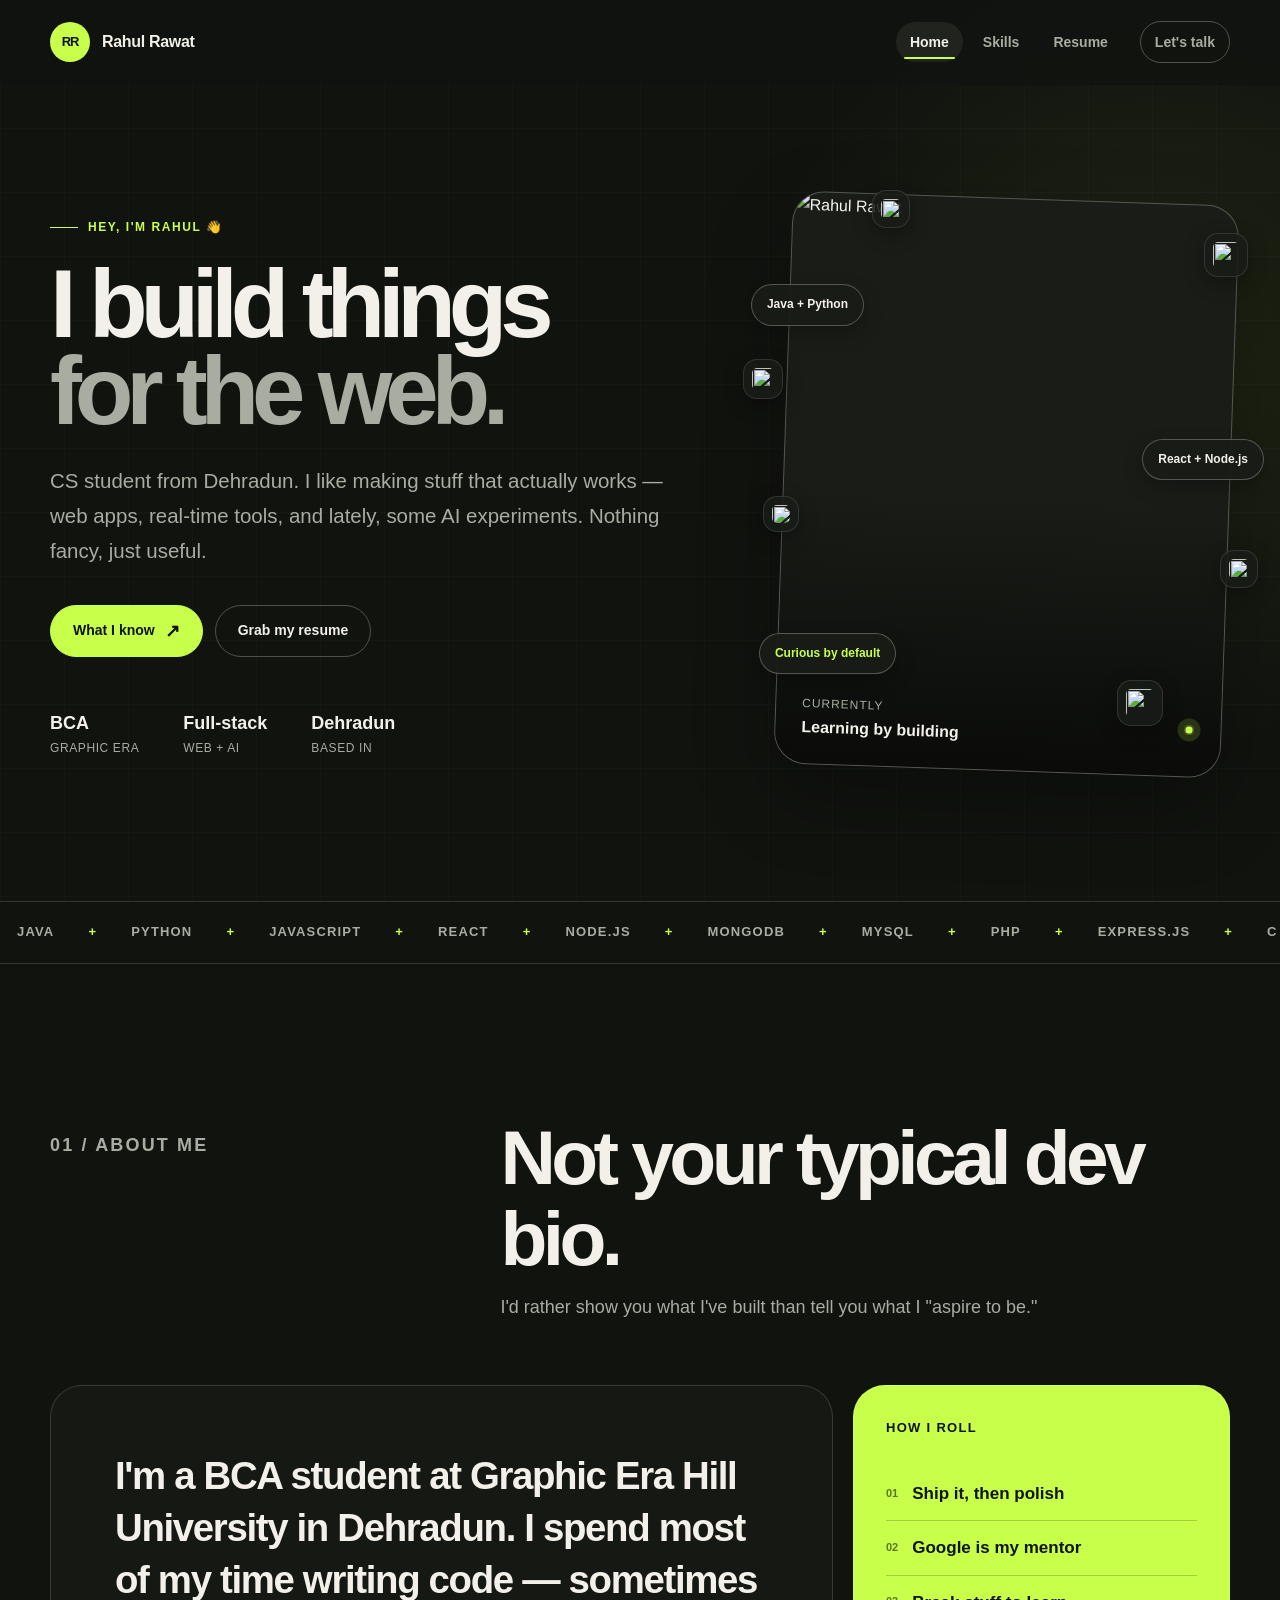
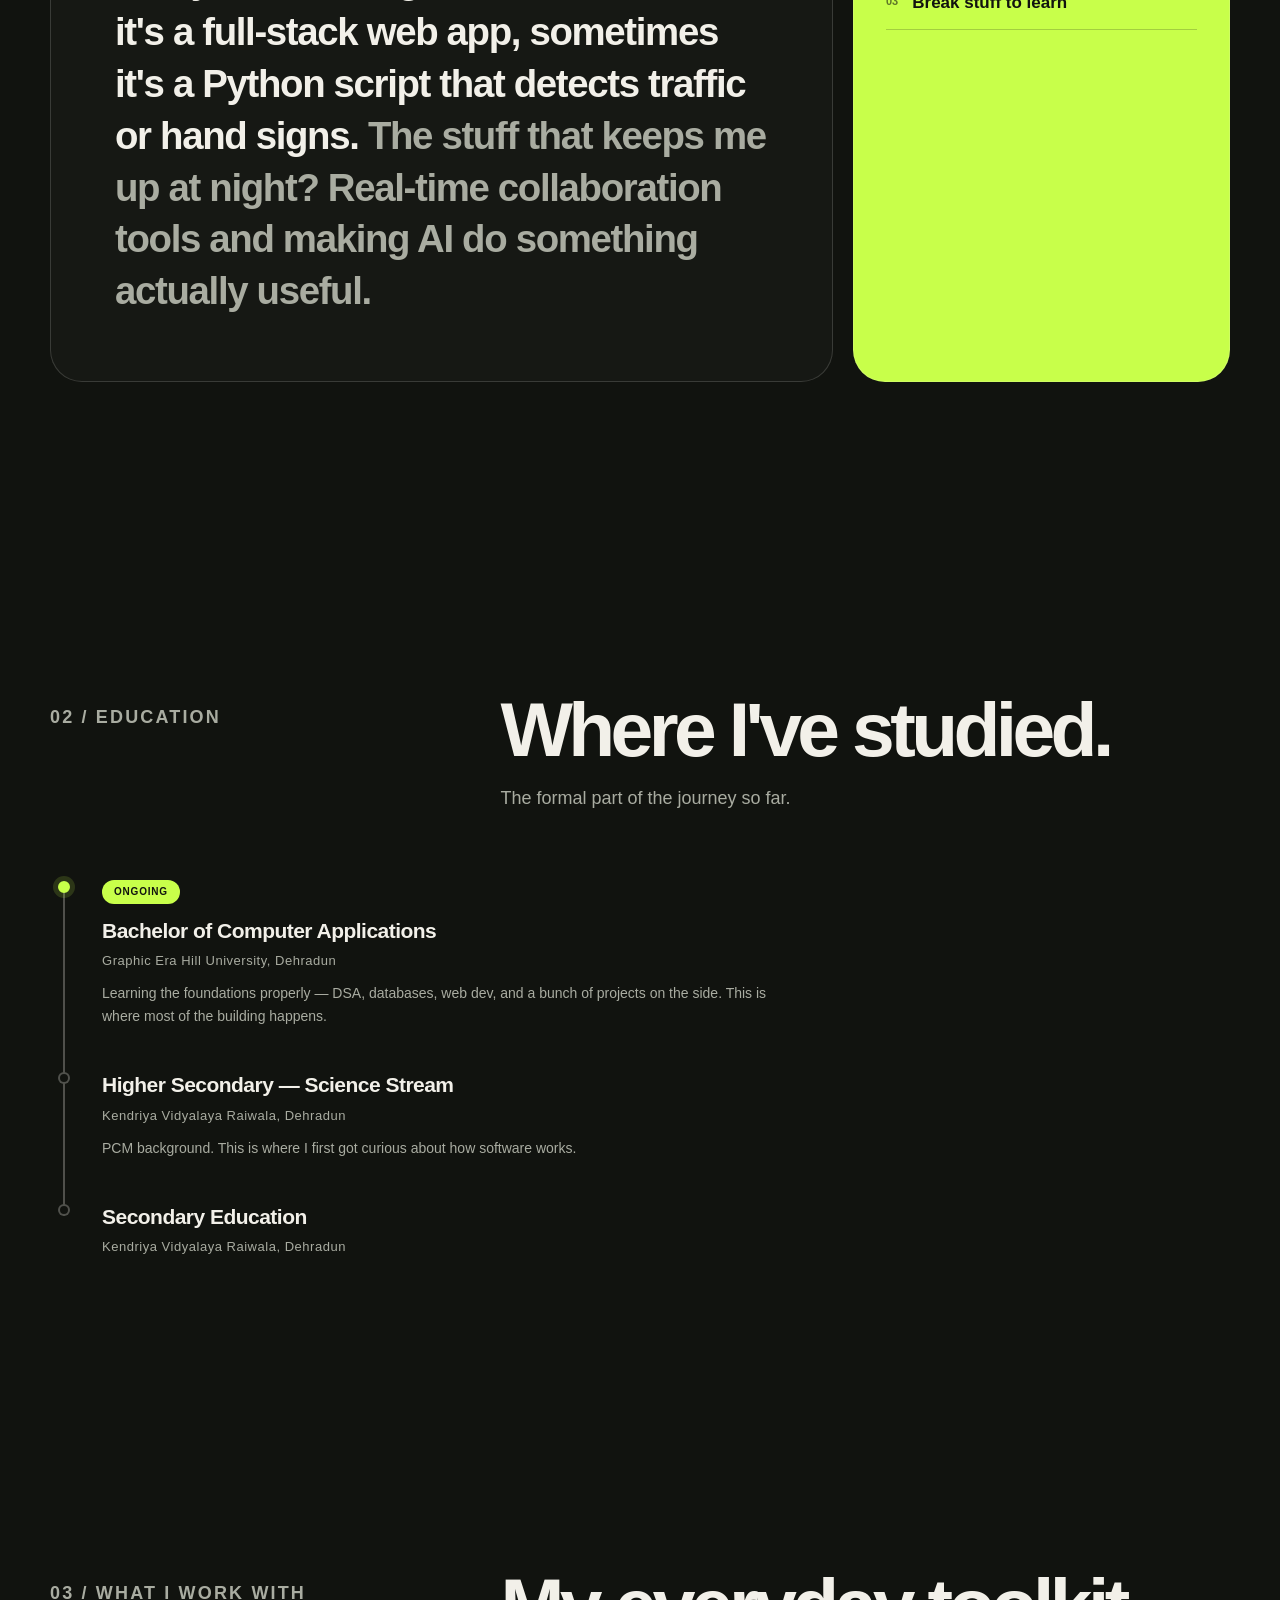
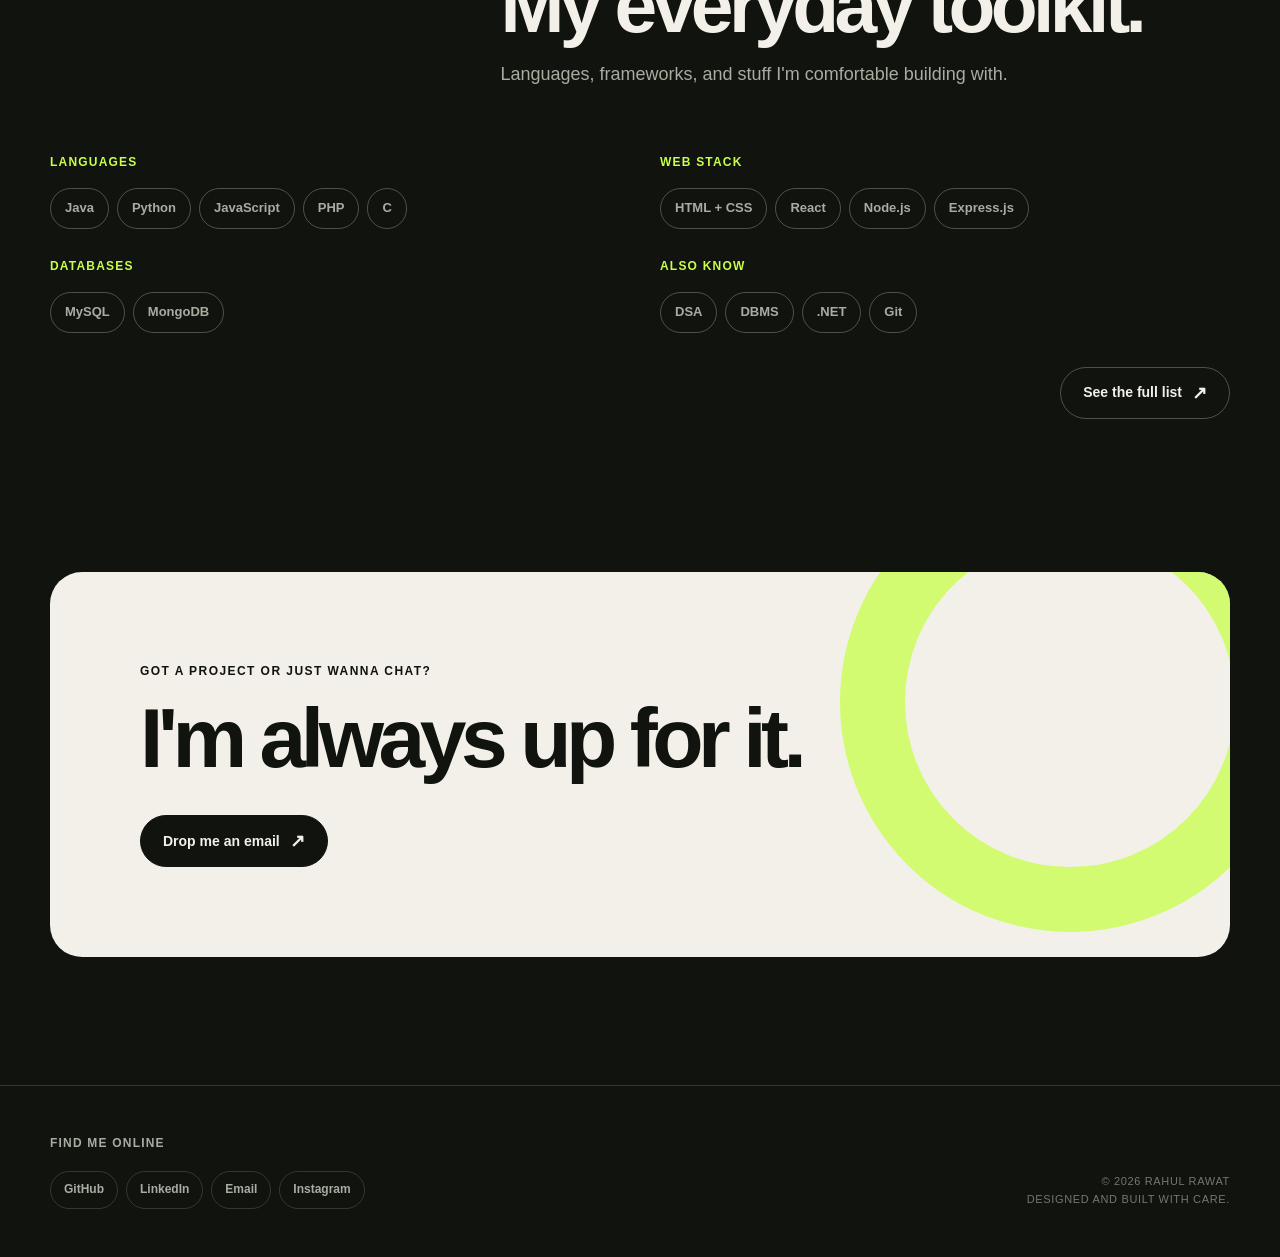
==== Index.html @ ce79f236 "Initial commit" ====
<!DOCTYPE html>
<html lang="en">
<head>
  <meta charset="UTF-8">
  <meta name="viewport" content="width=device-width, initial-scale=1.0">
  <meta name="description" content="Rahul Rawat — developer from Dehradun, building web apps and tinkering with AI. BCA student at Graphic Era Hill University.">
  <title>Rahul Rawat | Developer Portfolio</title>
  <link rel="stylesheet" href="Style.css">
</head>
<body>
  <a class="skip-link" href="#main-content">Skip to content</a>

  <header class="site-header">
    <nav class="navbar container" aria-label="Main navigation">
      <a class="brand" href="Index.html" aria-label="Rahul Rawat, home">
        <span class="brand-mark">RR</span>
        <span class="brand-name">Rahul Rawat</span>
      </a>
      <button class="menu-toggle" type="button" aria-expanded="false" aria-controls="nav-links" aria-label="Toggle navigation"><span></span></button>
      <div class="nav-links" id="nav-links">
        <a class="active" href="Index.html" aria-current="page">Home</a>
        <a href="skills.html">Skills</a>
        <a href="Resume.html">Resume</a>
        <a class="nav-cta" href="mailto:rwt7454@gmail.com">Let's talk</a>
      </div>
    </nav>
  </header>

  <main id="main-content">
    <section class="hero container">
      <div class="hero-copy" data-reveal>
        <span class="eyebrow">Hey, I'm Rahul 👋</span>
        <h1>I build things <span>for the web.</span></h1>
        <p>CS student from Dehradun. I like making stuff that actually works — web apps, real-time tools, and lately, some AI experiments. Nothing fancy, just useful.</p>
        <div class="hero-actions">
          <a class="button button-primary" href="skills.html">What I know <span class="arrow" aria-hidden="true">&nearr;</span></a>
          <a class="button button-secondary" href="./Images/Rahul_Rawat_Resume (2).pdf" download>Grab my resume</a>
        </div>
        <div class="hero-stats" aria-label="Quick facts">
          <div class="stat"><strong>BCA</strong><span>Graphic Era</span></div>
          <div class="stat"><strong>Full-stack</strong><span>Web + AI</span></div>
          <div class="stat"><strong>Dehradun</strong><span>Based in</span></div>
        </div>
      </div>

      <div class="hero-visual" data-reveal>
        <div class="portrait-card">
          <img src="./Images/rahul-portrait.webp" alt="Rahul Rawat" width="1000" height="1500">
          <div class="portrait-caption">
            <div><p>Currently</p><strong>Learning by building</strong></div>
            <span class="status-dot" aria-hidden="true"></span>
          </div>
        </div>

        <!-- Floating tech icons around portrait -->
        <img class="float-icon float-icon-1" src="./Images/java.png" alt="" width="44" height="44" aria-hidden="true">
        <img class="float-icon float-icon-2" src="./Images/python (1).png" alt="" width="40" height="40" aria-hidden="true">
        <img class="float-icon float-icon-3" src="./Images/js.png" alt="" width="38" height="38" aria-hidden="true">
        <img class="float-icon float-icon-4" src="./Images/nodejs.png" alt="" width="46" height="46" aria-hidden="true">
        <img class="float-icon float-icon-5" src="./Images/c-.png" alt="" width="36" height="36" aria-hidden="true">
        <img class="float-icon float-icon-6" src="./Images/c-sharp.png" alt="" width="38" height="38" aria-hidden="true">

        <span class="orbit-chip orbit-chip-one">Java + Python</span>
        <span class="orbit-chip orbit-chip-two">React + Node.js</span>
        <span class="orbit-chip orbit-chip-three">Curious by default</span>
      </div>
    </section>

    <div class="tech-strip" aria-label="Technologies">
      <div class="tech-strip-inner">
        <div class="tech-strip-list"><span>Java</span><span>Python</span><span>JavaScript</span><span>React</span><span>Node.js</span><span>MongoDB</span><span>MySQL</span><span>PHP</span><span>Express.js</span><span>C</span></div>
        <div class="tech-strip-list" aria-hidden="true"><span>Java</span><span>Python</span><span>JavaScript</span><span>React</span><span>Node.js</span><span>MongoDB</span><span>MySQL</span><span>PHP</span><span>Express.js</span><span>C</span></div>
      </div>
    </div>

    <section class="section container" id="about">
      <div class="section-heading" data-reveal>
        <p class="section-kicker">01 / About me</p>
        <div>
          <h2>Not your typical dev bio.</h2>
          <p>I'd rather show you what I've built than tell you what I "aspire to be."</p>
        </div>
      </div>
      <div class="about-grid">
        <article class="about-card" data-reveal>
          <p>I'm a BCA student at Graphic Era Hill University in Dehradun. I spend most of my time writing code — sometimes it's a full-stack web app, sometimes it's a Python script that detects traffic or hand signs. <span>The stuff that keeps me up at night? Real-time collaboration tools and making AI do something actually useful.</span></p>
        </article>
        <aside class="principles-card" data-reveal>
          <h3>How I roll</h3>
          <ol class="principles-list">
            <li><span>01</span>Ship it, then polish</li>
            <li><span>02</span>Google is my mentor</li>
            <li><span>03</span>Break stuff to learn</li>
          </ol>
        </aside>
      </div>
    </section>

    <section class="section container" id="education">
      <div class="section-heading" data-reveal>
        <p class="section-kicker">02 / Education</p>
        <div>
          <h2>Where I've studied.</h2>
          <p>The formal part of the journey so far.</p>
        </div>
      </div>
      <div class="education-timeline" data-reveal>
        <article class="timeline-item">
          <div class="timeline-marker">
            <span class="timeline-dot active-dot"></span>
          </div>
          <div class="timeline-content">
            <span class="timeline-badge">Ongoing</span>
            <h3>Bachelor of Computer Applications</h3>
            <p class="timeline-meta">Graphic Era Hill University, Dehradun</p>
            <p class="timeline-desc">Learning the foundations properly — DSA, databases, web dev, and a bunch of projects on the side. This is where most of the building happens.</p>
          </div>
        </article>
        <article class="timeline-item">
          <div class="timeline-marker">
            <span class="timeline-dot"></span>
          </div>
          <div class="timeline-content">
            <h3>Higher Secondary — Science Stream</h3>
            <p class="timeline-meta">Kendriya Vidyalaya Raiwala, Dehradun</p>
            <p class="timeline-desc">PCM background. This is where I first got curious about how software works.</p>
          </div>
        </article>
        <article class="timeline-item">
          <div class="timeline-marker">
            <span class="timeline-dot"></span>
          </div>
          <div class="timeline-content">
            <h3>Secondary Education</h3>
            <p class="timeline-meta">Kendriya Vidyalaya Raiwala, Dehradun</p>
          </div>
        </article>
      </div>
    </section>

    <section class="section container" id="skills-snapshot">
      <div class="section-heading" data-reveal>
        <p class="section-kicker">03 / What I work with</p>
        <div>
          <h2>My everyday toolkit.</h2>
          <p>Languages, frameworks, and stuff I'm comfortable building with.</p>
        </div>
      </div>
      <div class="skills-snapshot-grid" data-reveal>
        <div class="snapshot-group">
          <h3>Languages</h3>
          <div class="snapshot-pills">
            <span class="snapshot-pill">Java</span>
            <span class="snapshot-pill">Python</span>
            <span class="snapshot-pill">JavaScript</span>
            <span class="snapshot-pill">PHP</span>
            <span class="snapshot-pill">C</span>
          </div>
        </div>
        <div class="snapshot-group">
          <h3>Web stack</h3>
          <div class="snapshot-pills">
            <span class="snapshot-pill">HTML + CSS</span>
            <span class="snapshot-pill">React</span>
            <span class="snapshot-pill">Node.js</span>
            <span class="snapshot-pill">Express.js</span>
          </div>
        </div>
        <div class="snapshot-group">
          <h3>Databases</h3>
          <div class="snapshot-pills">
            <span class="snapshot-pill">MySQL</span>
            <span class="snapshot-pill">MongoDB</span>
          </div>
        </div>
        <div class="snapshot-group">
          <h3>Also know</h3>
          <div class="snapshot-pills">
            <span class="snapshot-pill">DSA</span>
            <span class="snapshot-pill">DBMS</span>
            <span class="snapshot-pill">.NET</span>
            <span class="snapshot-pill">Git</span>
          </div>
        </div>
      </div>
      <div class="section-footer"><a class="button button-secondary" href="skills.html">See the full list <span class="arrow" aria-hidden="true">&nearr;</span></a></div>
    </section>

    <section class="cta-section container" data-reveal>
      <div class="cta-card">
        <p>Got a project or just wanna chat?</p>
        <h2>I'm always up for it.</h2>
        <a class="button" href="mailto:rwt7454@gmail.com">Drop me an email <span class="arrow" aria-hidden="true">&nearr;</span></a>
      </div>
    </section>
  </main>

  <footer class="site-footer">
    <div class="footer-inner container">
      <div><p class="footer-title">Find me online</p><div class="social-links"><a href="https://github.com/rahulrwt7454-dot" target="_blank" rel="noreferrer">GitHub</a><a href="https://www.linkedin.com/in/rahul-rawat-992863321/" target="_blank" rel="noreferrer">LinkedIn</a><a href="mailto:rwt7454@gmail.com">Email</a><a href="https://www.instagram.com/rahul.rwt.01" target="_blank" rel="noreferrer">Instagram</a></div></div>
      <p class="copyright">&copy; <span data-year></span> Rahul Rawat<br>Designed and built with care.</p>
    </div>
  </footer>
  <script src="main.js"></script>
</body>
</html>
---- Style.css ----
:root {
  --ink: #11130f;
  --ink-soft: #191c17;
  --paper: #f2f0e9;
  --paper-muted: #a9aca1;
  --line: rgba(242, 240, 233, 0.16);
  --line-strong: rgba(242, 240, 233, 0.28);
  --accent: #c8ff4a;
  --accent-soft: rgba(200, 255, 74, 0.13);
  --orange: #ff7043;
  --max-width: 1180px;
  --radius-lg: 32px;
  --radius-md: 20px;
  --radius-sm: 12px;
  --shadow: 0 30px 80px rgba(0, 0, 0, 0.28);
}

* {
  box-sizing: border-box;
  margin: 0;
  padding: 0;
}

html {
  scroll-behavior: smooth;
}

body {
  min-width: 320px;
  background:
    radial-gradient(circle at 90% 8%, rgba(200, 255, 74, 0.08), transparent 25rem),
    var(--ink);
  color: var(--paper);
  font-family: Inter, "Segoe UI", Helvetica, Arial, sans-serif;
  line-height: 1.6;
  overflow-x: hidden;
}

body::before {
  position: fixed;
  inset: 0;
  z-index: -1;
  background-image: linear-gradient(rgba(255, 255, 255, 0.018) 1px, transparent 1px),
    linear-gradient(90deg, rgba(255, 255, 255, 0.018) 1px, transparent 1px);
  background-size: 64px 64px;
  content: "";
  pointer-events: none;
  contain: strict;
}

img {
  display: block;
  max-width: 100%;
}

a {
  color: inherit;
}

button,
a {
  -webkit-tap-highlight-color: transparent;
}

button {
  color: inherit;
  font: inherit;
}

::selection {
  background: var(--accent);
  color: var(--ink);
}

:focus-visible {
  outline: 2px solid var(--accent);
  outline-offset: 4px;
}

.skip-link {
  position: fixed;
  top: 12px;
  left: 12px;
  z-index: 200;
  padding: 10px 16px;
  border-radius: 999px;
  background: var(--accent);
  color: var(--ink);
  font-weight: 800;
  text-decoration: none;
  transform: translateY(-160%);
  transition: transform 180ms ease;
}

.skip-link:focus {
  transform: translateY(0);
}

.container {
  width: min(calc(100% - 40px), var(--max-width));
  margin-inline: auto;
}

.site-header {
  position: sticky;
  top: 0;
  z-index: 100;
  border-bottom: 1px solid transparent;
  background: rgba(17, 19, 15, 0.8);
  backdrop-filter: blur(18px);
  transition: border-color 200ms ease;
}

.site-header.scrolled {
  border-color: var(--line);
}

.navbar {
  display: flex;
  min-height: 84px;
  align-items: center;
  justify-content: space-between;
}

.brand {
  display: inline-flex;
  align-items: center;
  gap: 12px;
  color: var(--paper);
  font-weight: 760;
  letter-spacing: -0.02em;
  text-decoration: none;
}

.brand-mark {
  display: grid;
  width: 40px;
  height: 40px;
  place-items: center;
  border-radius: 50%;
  background: var(--accent);
  color: var(--ink);
  font-size: 13px;
  font-weight: 900;
  letter-spacing: -0.08em;
}

.nav-links {
  display: flex;
  align-items: center;
  gap: 6px;
}

.nav-links a {
  position: relative;
  padding: 9px 14px;
  border-radius: 999px;
  color: var(--paper-muted);
  font-size: 14px;
  font-weight: 650;
  text-decoration: none;
  transition: background 180ms ease, color 180ms ease;
}

.nav-links a:hover,
.nav-links a.active {
  background: rgba(255, 255, 255, 0.07);
  color: var(--paper);
}

.nav-links a.active::after {
  position: absolute;
  right: 8px;
  bottom: 3px;
  left: 8px;
  height: 2px;
  border-radius: 999px;
  background: var(--accent);
  content: "";
}

.nav-cta {
  margin-left: 12px;
  border: 1px solid var(--line-strong);
}

.nav-cta:hover {
  border-color: var(--accent);
  background: var(--accent) !important;
  color: var(--ink) !important;
}

.menu-toggle {
  display: none;
  width: 44px;
  height: 44px;
  border: 1px solid var(--line);
  border-radius: 50%;
  background: transparent;
  cursor: pointer;
}

.menu-toggle span,
.menu-toggle::before,
.menu-toggle::after {
  display: block;
  width: 18px;
  height: 1.5px;
  margin: 4px auto;
  background: var(--paper);
  content: "";
  transition: transform 180ms ease, opacity 180ms ease;
}

.menu-toggle[aria-expanded="true"] span {
  opacity: 0;
}

.menu-toggle[aria-expanded="true"]::before {
  transform: translateY(5.5px) rotate(45deg);
}

.menu-toggle[aria-expanded="true"]::after {
  transform: translateY(-5.5px) rotate(-45deg);
}

.eyebrow {
  display: inline-flex;
  align-items: center;
  gap: 10px;
  color: var(--accent);
  font-size: 12px;
  font-weight: 800;
  letter-spacing: 0.13em;
  text-transform: uppercase;
}

.eyebrow::before {
  width: 28px;
  height: 1px;
  background: currentColor;
  content: "";
}

.hero {
  display: grid;
  min-height: calc(100vh - 84px);
  grid-template-columns: minmax(0, 1.18fr) minmax(340px, 0.82fr);
  align-items: center;
  gap: clamp(40px, 7vw, 100px);
  padding-block: 84px 100px;
}

.hero-copy h1 {
  max-width: 780px;
  margin-top: 24px;
  font-size: clamp(58px, 7.5vw, 112px);
  font-weight: 760;
  letter-spacing: -0.075em;
  line-height: 0.9;
}

.hero-copy h1 span {
  display: block;
  color: var(--paper-muted);
}

.hero-copy>p {
  max-width: 620px;
  margin-top: 30px;
  color: var(--paper-muted);
  font-size: clamp(17px, 1.6vw, 21px);
  line-height: 1.7;
}

.hero-actions {
  display: flex;
  flex-wrap: wrap;
  gap: 12px;
  margin-top: 36px;
}

.button {
  display: inline-flex;
  min-height: 52px;
  align-items: center;
  justify-content: center;
  gap: 10px;
  padding: 0 22px;
  border: 1px solid var(--line-strong);
  border-radius: 999px;
  font-size: 14px;
  font-weight: 800;
  text-decoration: none;
  transition: border-color 180ms ease, background 180ms ease, color 180ms ease,
    transform 180ms ease;
}

.button:hover {
  transform: translateY(-2px);
}

.button-primary {
  border-color: var(--accent);
  background: var(--accent);
  color: var(--ink);
}

.button-primary:hover {
  background: #d8ff7e;
}

.button-secondary:hover {
  border-color: var(--paper);
  background: var(--paper);
  color: var(--ink);
}

.arrow {
  font-size: 18px;
  line-height: 1;
}

.hero-stats {
  display: flex;
  gap: clamp(20px, 4vw, 44px);
  margin-top: 56px;
}

.stat strong {
  display: block;
  color: var(--paper);
  font-size: 18px;
  line-height: 1.2;
}

.stat span {
  color: var(--paper-muted);
  font-size: 12px;
  letter-spacing: 0.05em;
  text-transform: uppercase;
}

.hero-visual {
  position: relative;
  isolation: isolate;
}

.portrait-card {
  position: relative;
  overflow: hidden;
  aspect-ratio: 0.78;
  border: 1px solid var(--line-strong);
  border-radius: var(--radius-lg);
  background: var(--ink-soft);
  box-shadow: var(--shadow);
  transform: rotate(2deg);
}

.portrait-card::after {
  position: absolute;
  inset: 0;
  background: linear-gradient(180deg, transparent 52%, rgba(8, 9, 7, 0.86));
  content: "";
}

.portrait-card img {
  width: 100%;
  height: 100%;
  object-fit: cover;
  object-position: 58% center;
  filter: saturate(0.8) contrast(1.06);
  transition: filter 350ms ease, transform 700ms cubic-bezier(0.2, 0.8, 0.2, 1);
}

.portrait-card:hover img {
  filter: saturate(1) contrast(1.02);
  transform: scale(1.025);
}

.portrait-caption {
  position: absolute;
  right: 26px;
  bottom: 24px;
  left: 26px;
  z-index: 2;
  display: flex;
  align-items: center;
  justify-content: space-between;
  gap: 16px;
}

.portrait-caption p {
  color: var(--paper-muted);
  font-size: 12px;
  letter-spacing: 0.08em;
  text-transform: uppercase;
}

.portrait-caption strong {
  display: block;
  color: var(--paper);
  font-size: 16px;
}

.status-dot {
  width: 11px;
  height: 11px;
  border: 2px solid rgba(17, 19, 15, 0.7);
  border-radius: 50%;
  background: var(--accent);
  box-shadow: 0 0 0 6px rgba(200, 255, 74, 0.15);
}

.orbit-chip {
  position: absolute;
  z-index: 3;
  padding: 10px 15px;
  border: 1px solid var(--line-strong);
  border-radius: 999px;
  background: rgba(25, 28, 23, 0.92);
  box-shadow: 0 8px 20px rgba(0, 0, 0, 0.22);
  color: var(--paper);
  font-size: 12px;
  font-weight: 800;
}

.orbit-chip-one {
  top: 15%;
  left: -32px;
}

.orbit-chip-two {
  top: 42%;
  right: -34px;
}

.orbit-chip-three {
  bottom: 17%;
  left: -24px;
  color: var(--accent);
}

.orbit-chip {
  animation: chip-breathe 4s ease-in-out infinite;
}

.orbit-chip-two {
  animation-delay: 1.3s;
}

.orbit-chip-three {
  animation-delay: 2.7s;
}

@keyframes chip-breathe {

  0%,
  100% {
    transform: translateY(0);
    opacity: 1;
  }

  50% {
    transform: translateY(-6px);
    opacity: 0.85;
  }
}

/* ---------- Floating tech icons ---------- */

.float-icon {
  position: absolute;
  z-index: 4;
  border-radius: 14px;
  background: rgba(25, 28, 23, 0.88);
  border: 1px solid rgba(242, 240, 233, 0.12);
  box-shadow: 0 6px 20px rgba(0, 0, 0, 0.3);
  padding: 8px;
  pointer-events: none;
  will-change: transform;
  contain: layout style;
  transition: transform 0.2s ease-out;
}

.float-icon-1 {
  top: 6%;
  right: -18px;
  animation: float-bob 5.2s ease-in-out infinite;
}

.float-icon-2 {
  top: 28%;
  left: -40px;
  animation: float-bob 6.1s ease-in-out infinite 0.8s;
}

.float-icon-3 {
  bottom: 32%;
  right: -28px;
  animation: float-bob 4.7s ease-in-out infinite 1.6s;
}

.float-icon-4 {
  bottom: 8%;
  right: 15%;
  animation: float-bob 5.8s ease-in-out infinite 2.3s;
}

.float-icon-5 {
  top: 52%;
  left: -20px;
  animation: float-bob 5.4s ease-in-out infinite 0.4s;
}

.float-icon-6 {
  top: -8px;
  left: 20%;
  animation: float-bob 6.4s ease-in-out infinite 1.1s;
}

@keyframes float-bob {

  0%,
  100% {
    transform: translateY(0) translateZ(0);
  }

  50% {
    transform: translateY(-10px) translateZ(0);
  }
}

/* ---------- Education timeline ---------- */

.education-timeline {
  max-width: 740px;
  position: relative;
}

/* Single continuous vertical line connecting all dots */
.education-timeline::before {
  content: "";
  position: absolute;
  left: 13px;
  top: 10px;
  bottom: 0;
  width: 2px;
  background: var(--line-strong);
  z-index: 0;
}

/* Clip line to end at last dot */
.timeline-item:last-child .timeline-marker::after {
  content: "";
  position: absolute;
  top: 16px;
  left: 50%;
  bottom: -2px;
  width: 6px;
  transform: translateX(-50%);
  background: var(--ink);
  z-index: 1;
}

.timeline-item {
  display: grid;
  grid-template-columns: 28px 1fr;
  gap: 24px;
  padding-bottom: 40px;
  position: relative;
}

.timeline-item:last-child {
  padding-bottom: 0;
}

.timeline-marker {
  display: flex;
  align-items: flex-start;
  justify-content: center;
  padding-top: 4px;
  position: relative;
  z-index: 1;
}

.timeline-dot {
  width: 12px;
  height: 12px;
  border-radius: 50%;
  border: 2px solid var(--line-strong);
  background: var(--ink);
  flex-shrink: 0;
}

.timeline-dot.active-dot {
  border-color: var(--accent);
  background: var(--accent);
  box-shadow: 0 0 0 5px rgba(200, 255, 74, 0.15);
}

.timeline-content h3 {
  font-size: 21px;
  font-weight: 680;
  letter-spacing: -0.025em;
}

.timeline-badge {
  display: inline-block;
  padding: 4px 12px;
  border-radius: 999px;
  background: var(--accent);
  color: var(--ink);
  font-size: 10px;
  font-weight: 850;
  letter-spacing: 0.08em;
  text-transform: uppercase;
  margin-bottom: 10px;
}

.timeline-meta {
  margin-top: 4px;
  color: var(--paper-muted);
  font-size: 13px;
  letter-spacing: 0.04em;
}

.timeline-desc {
  margin-top: 10px;
  color: var(--paper-muted);
  font-size: 14px;
  line-height: 1.65;
}

/* ---------- Skills snapshot ---------- */

.skills-snapshot-grid {
  display: grid;
  grid-template-columns: repeat(2, 1fr);
  gap: 28px 40px;
}

.snapshot-group h3 {
  font-size: 12px;
  font-weight: 800;
  letter-spacing: 0.1em;
  text-transform: uppercase;
  color: var(--accent);
  margin-bottom: 16px;
}

.snapshot-pills {
  display: flex;
  flex-wrap: wrap;
  gap: 8px;
}

.snapshot-pill {
  padding: 9px 14px;
  border: 1px solid var(--line-strong);
  border-radius: 999px;
  color: var(--paper-muted);
  font-size: 13px;
  font-weight: 650;
  transition: border-color 200ms ease, color 200ms ease, background 200ms ease;
}

.snapshot-pill:hover {
  border-color: var(--accent);
  color: var(--paper);
  background: rgba(200, 255, 74, 0.07);
}


.tech-strip {
  overflow: hidden;
  border-block: 1px solid var(--line);
}

.tech-strip-inner {
  display: flex;
  width: max-content;
  align-items: center;
  animation: marquee 28s linear infinite;
}

.tech-strip-list {
  display: flex;
  align-items: center;
  gap: 34px;
  padding: 20px 17px;
  color: var(--paper-muted);
  font-size: 13px;
  font-weight: 750;
  letter-spacing: 0.09em;
  text-transform: uppercase;
}

.tech-strip-list span::after {
  margin-left: 34px;
  color: var(--accent);
  content: "+";
}

@keyframes marquee {
  to {
    transform: translateX(-50%);
  }
}

.section {
  padding-block: clamp(96px, 12vw, 160px);
}

.section-heading {
  display: grid;
  grid-template-columns: 0.72fr 1.28fr;
  gap: 40px;
  margin-bottom: 64px;
}

.section-heading h2,
.page-hero h1 {
  font-size: clamp(42px, 6vw, 78px);
  font-weight: 720;
  letter-spacing: -0.06em;
  line-height: 1.05;
}

.section-heading p {
  max-width: 620px;
  color: var(--paper-muted);
  font-size: 18px;
  margin-top: 14px;
}

.section-kicker {
  color: var(--paper-muted);
  font-size: 12px;
  font-weight: 800;
  letter-spacing: 0.12em;
  text-transform: uppercase;
}

.about-grid {
  display: grid;
  grid-template-columns: 1.35fr 0.65fr;
  gap: 20px;
}

.about-card,
.principles-card {
  border: 1px solid var(--line);
  border-radius: var(--radius-lg);
  background: rgba(255, 255, 255, 0.025);
}

.about-card {
  padding: clamp(30px, 5vw, 64px);
}

.about-card p {
  max-width: 780px;
  font-size: clamp(24px, 3vw, 40px);
  font-weight: 580;
  letter-spacing: -0.035em;
  line-height: 1.35;
}

.about-card p span {
  color: var(--paper-muted);
}

.principles-card {
  display: flex;
  flex-direction: column;
  gap: 28px;
  padding: 32px;
  background: var(--accent);
  color: var(--ink);
}

.principles-card h3 {
  font-size: 13px;
  letter-spacing: 0.1em;
  text-transform: uppercase;
}

.principles-list {
  list-style: none;
}

.principles-list li {
  display: flex;
  align-items: center;
  gap: 14px;
  padding-block: 13px;
  border-bottom: 1px solid rgba(17, 19, 15, 0.2);
  font-size: 17px;
  font-weight: 750;
}

.principles-list span {
  font-size: 11px;
  opacity: 0.58;
}

.projects-list {
  border-top: 1px solid var(--line);
}

.project-row {
  display: grid;
  grid-template-columns: 70px minmax(220px, 0.72fr) minmax(300px, 1fr) auto;
  align-items: center;
  gap: 30px;
  padding: 32px 10px;
  border-bottom: 1px solid var(--line);
  text-decoration: none;
  transition: background 200ms ease, padding 200ms ease;
}

.project-row:hover {
  padding-inline: 22px;
  background: rgba(255, 255, 255, 0.035);
}

.project-number {
  color: var(--accent);
  font-size: 12px;
  font-weight: 800;
  letter-spacing: 0.1em;
}

.project-row h3 {
  font-size: clamp(21px, 2.3vw, 30px);
  font-weight: 680;
  letter-spacing: -0.035em;
  line-height: 1.15;
}

.project-row p {
  color: var(--paper-muted);
  font-size: 14px;
}

.project-tags {
  display: flex;
  flex-wrap: wrap;
  gap: 7px;
  margin-top: 14px;
}

.tag {
  padding: 5px 10px;
  border: 1px solid var(--line);
  border-radius: 999px;
  color: var(--paper-muted);
  font-size: 10px;
  font-weight: 750;
  letter-spacing: 0.06em;
  text-transform: uppercase;
}

.project-arrow {
  display: grid;
  width: 44px;
  height: 44px;
  place-items: center;
  border: 1px solid var(--line);
  border-radius: 50%;
  font-size: 19px;
  transition: background 180ms ease, color 180ms ease, transform 180ms ease;
}

.project-row:hover .project-arrow {
  background: var(--accent);
  color: var(--ink);
  transform: rotate(45deg);
}

.project-row[href]:hover .project-arrow {
  transform: translate(2px, -2px);
}

.section-footer {
  margin-top: 34px;
  text-align: right;
}

.cta-section {
  padding-bottom: 48px;
}

.cta-card {
  position: relative;
  overflow: hidden;
  padding: clamp(40px, 8vw, 90px);
  border-radius: var(--radius-lg);
  background: var(--paper);
  color: var(--ink);
}

.cta-card::after {
  position: absolute;
  top: -100px;
  right: -70px;
  width: 330px;
  height: 330px;
  border: 65px solid var(--accent);
  border-radius: 50%;
  content: "";
  opacity: 0.75;
}

.cta-card p {
  margin-bottom: 18px;
  font-size: 12px;
  font-weight: 850;
  letter-spacing: 0.12em;
  text-transform: uppercase;
}

.cta-card h2 {
  position: relative;
  z-index: 1;
  max-width: 760px;
  font-size: clamp(42px, 7vw, 84px);
  font-weight: 760;
  letter-spacing: -0.065em;
  line-height: 0.95;
}

.cta-card .button {
  position: relative;
  z-index: 1;
  margin-top: 36px;
  border-color: var(--ink);
  background: var(--ink);
  color: var(--paper);
}

.page-hero {
  display: grid;
  min-height: 470px;
  grid-template-columns: 1.2fr 0.8fr;
  align-items: end;
  gap: 60px;
  padding-block: 100px 76px;
  border-bottom: 1px solid var(--line);
}

.page-hero h1 {
  max-width: 720px;
  margin-top: 22px;
}

.page-hero-copy {
  max-width: 520px;
  color: var(--paper-muted);
  font-size: 18px;
}

.page-hero-meta {
  display: flex;
  justify-content: space-between;
  gap: 20px;
  margin-top: 30px;
  color: var(--paper-muted);
  font-size: 12px;
  letter-spacing: 0.07em;
  text-transform: uppercase;
}

.projects-grid {
  display: grid;
  grid-template-columns: repeat(2, minmax(0, 1fr));
  gap: 20px;
}

.project-card {
  display: flex;
  min-height: 400px;
  flex-direction: column;
  padding: clamp(26px, 4vw, 42px);
  border: 1px solid var(--line);
  border-radius: var(--radius-lg);
  background: rgba(255, 255, 255, 0.025);
  transition: border-color 220ms ease, background 220ms ease, transform 220ms ease;
}

.project-card:nth-child(2),
.project-card:nth-child(3) {
  background: var(--paper);
  color: var(--ink);
}

.project-card:hover {
  border-color: var(--accent);
  transform: translateY(-6px);
}

.project-card-top {
  display: flex;
  align-items: center;
  justify-content: space-between;
}

.project-type {
  color: var(--paper-muted);
  font-size: 11px;
  font-weight: 850;
  letter-spacing: 0.12em;
  text-transform: uppercase;
}

.project-card:nth-child(2) .project-type,
.project-card:nth-child(3) .project-type {
  color: #65685f;
}

.project-card h2 {
  max-width: 500px;
  margin-top: auto;
  font-size: clamp(30px, 4vw, 48px);
  font-weight: 700;
  letter-spacing: -0.055em;
  line-height: 1;
}

.project-card p {
  margin-top: 22px;
  color: var(--paper-muted);
  font-size: 15px;
}

.project-card:nth-child(2) p,
.project-card:nth-child(3) p {
  color: #62655d;
}

.project-card .project-tags {
  margin-top: 28px;
}

.project-live-link {
  display: inline-flex;
  align-self: flex-start;
  align-items: center;
  gap: 8px;
  margin-top: 22px;
  padding: 9px 14px;
  border: 1px solid var(--line-strong);
  border-radius: 999px;
  color: var(--paper);
  font-size: 12px;
  font-weight: 800;
  text-decoration: none;
  transition: border-color 180ms ease, background 180ms ease, color 180ms ease;
}

.project-live-link:hover {
  border-color: var(--accent);
  background: var(--accent);
  color: var(--ink);
}

.project-card:nth-child(2) .tag,
.project-card:nth-child(3) .tag {
  border-color: rgba(17, 19, 15, 0.18);
  color: #565950;
}

.project-card:nth-child(2) .project-live-link,
.project-card:nth-child(3) .project-live-link {
  border-color: rgba(17, 19, 15, 0.25);
  color: var(--ink);
}

.project-card-index {
  display: grid;
  width: 38px;
  height: 38px;
  place-items: center;
  border: 1px solid currentColor;
  border-radius: 50%;
  color: var(--accent);
  font-size: 11px;
  font-weight: 850;
}

.project-card:nth-child(2) .project-card-index,
.project-card:nth-child(3) .project-card-index {
  color: var(--ink);
}

.skills-grid {
  display: grid;
  grid-template-columns: repeat(2, minmax(0, 1fr));
  gap: 20px;
}

.skill-group {
  padding: clamp(28px, 4vw, 44px);
  border: 1px solid var(--line);
  border-radius: var(--radius-lg);
  background: rgba(255, 255, 255, 0.025);
}

.skill-group:first-child {
  background: var(--accent);
  color: var(--ink);
}

.skill-group-number {
  color: var(--paper-muted);
  font-size: 11px;
  font-weight: 800;
  letter-spacing: 0.1em;
}

.skill-group:first-child .skill-group-number {
  color: rgba(17, 19, 15, 0.6);
}

.skill-group h2 {
  margin-block: 50px 28px;
  font-size: clamp(28px, 3.4vw, 42px);
  font-weight: 690;
  letter-spacing: -0.045em;
}

.skills {
  display: flex;
  flex-wrap: wrap;
  gap: 9px;
}

.skill-pill {
  padding: 10px 15px;
  border: 1px solid var(--line-strong);
  border-radius: 999px;
  color: var(--paper-muted);
  font-size: 13px;
  font-weight: 700;
}

.skill-group:first-child .skill-pill {
  border-color: rgba(17, 19, 15, 0.23);
  color: var(--ink);
}

.process-grid {
  display: grid;
  grid-template-columns: repeat(3, 1fr);
  gap: 20px;
}

.process-card {
  padding: 30px 0;
  border-top: 1px solid var(--line-strong);
}

.process-card span {
  color: var(--accent);
  font-size: 12px;
  font-weight: 800;
}

.process-card h3 {
  margin-block: 22px 12px;
  font-size: 22px;
  letter-spacing: -0.03em;
}

.process-card p {
  color: var(--paper-muted);
  font-size: 14px;
}

.resume-layout {
  display: grid;
  grid-template-columns: 0.38fr 1fr;
  gap: clamp(40px, 9vw, 120px);
}

.resume-aside {
  align-self: start;
  position: sticky;
  top: 120px;
}

.resume-aside h2 {
  font-size: 28px;
  letter-spacing: -0.04em;
}

.contact-list {
  margin-block: 30px;
  list-style: none;
}

.contact-list li {
  padding-block: 10px;
  border-bottom: 1px solid var(--line);
  color: var(--paper-muted);
  font-size: 13px;
}

.contact-list a {
  text-decoration: none;
}

.contact-list a:hover {
  color: var(--accent);
}

.resume-main {
  border-top: 1px solid var(--line-strong);
}

.resume-section {
  display: grid;
  grid-template-columns: 150px 1fr;
  gap: 36px;
  padding-block: 42px;
  border-bottom: 1px solid var(--line);
}

.resume-section h2 {
  color: var(--accent);
  font-size: 11px;
  font-weight: 850;
  letter-spacing: 0.12em;
  text-transform: uppercase;
}

.resume-content>p {
  color: var(--paper-muted);
  font-size: 16px;
}

.resume-item+.resume-item {
  margin-top: 30px;
  padding-top: 30px;
  border-top: 1px solid var(--line);
}

.resume-item h3 {
  font-size: 21px;
  letter-spacing: -0.025em;
}

.resume-item-meta {
  margin-block: 5px 13px;
  color: var(--paper-muted);
  font-size: 12px;
  letter-spacing: 0.05em;
  text-transform: uppercase;
}

.resume-item p {
  color: var(--paper-muted);
  font-size: 14px;
}

.resume-skills {
  display: grid;
  grid-template-columns: repeat(2, minmax(0, 1fr));
  gap: 20px 34px;
}

.resume-skills h3 {
  margin-bottom: 8px;
  font-size: 14px;
}

.resume-skills p {
  color: var(--paper-muted);
  font-size: 13px;
}

.site-footer {
  margin-top: 80px;
  border-top: 1px solid var(--line);
}

.footer-inner {
  display: grid;
  grid-template-columns: 1fr auto;
  align-items: end;
  gap: 30px;
  padding-block: 48px;
}

.footer-title {
  color: var(--paper-muted);
  font-size: 12px;
  font-weight: 800;
  letter-spacing: 0.1em;
  text-transform: uppercase;
}

.social-links {
  display: flex;
  flex-wrap: wrap;
  gap: 8px;
  margin-top: 18px;
}

.social-links a {
  padding: 8px 13px;
  border: 1px solid var(--line);
  border-radius: 999px;
  color: var(--paper-muted);
  font-size: 12px;
  font-weight: 700;
  text-decoration: none;
  transition: border-color 180ms ease, color 180ms ease;
}

.social-links a:hover {
  border-color: var(--accent);
  color: var(--accent);
}

.copyright {
  color: #74786d;
  font-size: 11px;
  letter-spacing: 0.06em;
  text-align: right;
  text-transform: uppercase;
}

[data-reveal] {
  opacity: 0;
  transform: translateY(24px);
  transition: opacity 650ms ease, transform 650ms cubic-bezier(0.2, 0.8, 0.2, 1);
}

[data-reveal].revealed {
  opacity: 1;
  transform: translateY(0);
}

@media (max-width: 900px) {
  .hero {
    min-height: auto;
    grid-template-columns: 1fr;
    padding-top: 70px;
  }

  .hero-copy h1 {
    max-width: 700px;
  }

  .hero-visual {
    width: min(80%, 520px);
    margin-inline: auto;
  }

  .section-heading,
  .page-hero {
    grid-template-columns: 1fr;
  }

  .page-hero {
    gap: 28px;
  }

  .about-grid,
  .resume-layout {
    grid-template-columns: 1fr;
  }

  .principles-card {
    min-height: 360px;
  }

  .project-row {
    grid-template-columns: 50px 0.8fr 1fr auto;
    gap: 20px;
  }

  .resume-aside {
    position: static;
  }

  .float-icon-5,
  .float-icon-6 {
    display: none;
  }
}

@media (max-width: 720px) {
  .container {
    width: min(calc(100% - 28px), var(--max-width));
  }

  .navbar {
    min-height: 72px;
  }

  .brand-name {
    display: none;
  }

  .menu-toggle {
    display: block;
  }

  .nav-links {
    position: absolute;
    top: calc(100% + 1px);
    right: 14px;
    left: 14px;
    display: grid;
    padding: 14px;
    border: 1px solid var(--line);
    border-radius: var(--radius-md);
    background: rgba(25, 28, 23, 0.98);
    box-shadow: var(--shadow);
    opacity: 0;
    pointer-events: none;
    transform: translateY(-10px);
    transition: opacity 180ms ease, transform 180ms ease;
  }

  .nav-links.open {
    opacity: 1;
    pointer-events: auto;
    transform: translateY(0);
  }

  .nav-links a {
    padding: 12px 14px;
  }

  .nav-cta {
    margin: 4px 0 0;
    text-align: center;
  }

  .hero {
    gap: 64px;
    padding-block: 60px 80px;
  }

  .hero-copy h1 {
    font-size: clamp(52px, 16vw, 78px);
  }

  .hero-copy>p {
    font-size: 16px;
  }

  .hero-stats {
    gap: 18px;
    margin-top: 44px;
  }

  .stat strong {
    font-size: 15px;
  }

  .stat span {
    font-size: 9px;
  }

  .hero-visual {
    width: calc(100% - 26px);
  }

  .orbit-chip-one {
    left: -16px;
  }

  .orbit-chip-two {
    right: -16px;
  }

  .section {
    padding-block: 88px;
  }

  .section-heading {
    gap: 22px;
    margin-bottom: 42px;
  }

  .section-heading p {
    font-size: 16px;
  }

  .about-card,
  .principles-card,
  .cta-card,
  .project-card,
  .skill-group {
    border-radius: 24px;
  }

  .project-row {
    grid-template-columns: 42px 1fr auto;
    gap: 12px;
    padding-block: 26px;
  }

  .project-row>div:nth-child(3) {
    grid-column: 2 / -1;
  }

  .project-row p {
    font-size: 13px;
  }

  .projects-grid,
  .skills-grid,
  .process-grid {
    grid-template-columns: 1fr;
  }

  .project-card {
    min-height: 360px;
  }

  .skill-group:first-child {
    grid-row: auto;
  }

  .page-hero {
    min-height: auto;
    padding-block: 80px 56px;
  }

  .page-hero h1 {
    font-size: clamp(48px, 14vw, 68px);
  }

  .page-hero-meta {
    justify-content: flex-start;
  }

  .resume-section {
    grid-template-columns: 1fr;
    gap: 18px;
  }

  .resume-skills {
    grid-template-columns: 1fr;
  }

  .skills-snapshot-grid {
    grid-template-columns: 1fr;
  }

  .float-icon {
    display: none;
  }

  .footer-inner {
    grid-template-columns: 1fr;
  }

  .copyright {
    text-align: left;
  }

  .cta-card::after {
    top: auto;
    right: -100px;
    bottom: -150px;
  }
}

@media (prefers-reduced-motion: reduce) {
  html {
    scroll-behavior: auto;
  }

  *,
  *::before,
  *::after {
    animation-duration: 0.01ms !important;
    animation-iteration-count: 1 !important;
    scroll-behavior: auto !important;
    transition-duration: 0.01ms !important;
  }

  [data-reveal] {
    opacity: 1;
    transform: none;
  }
}
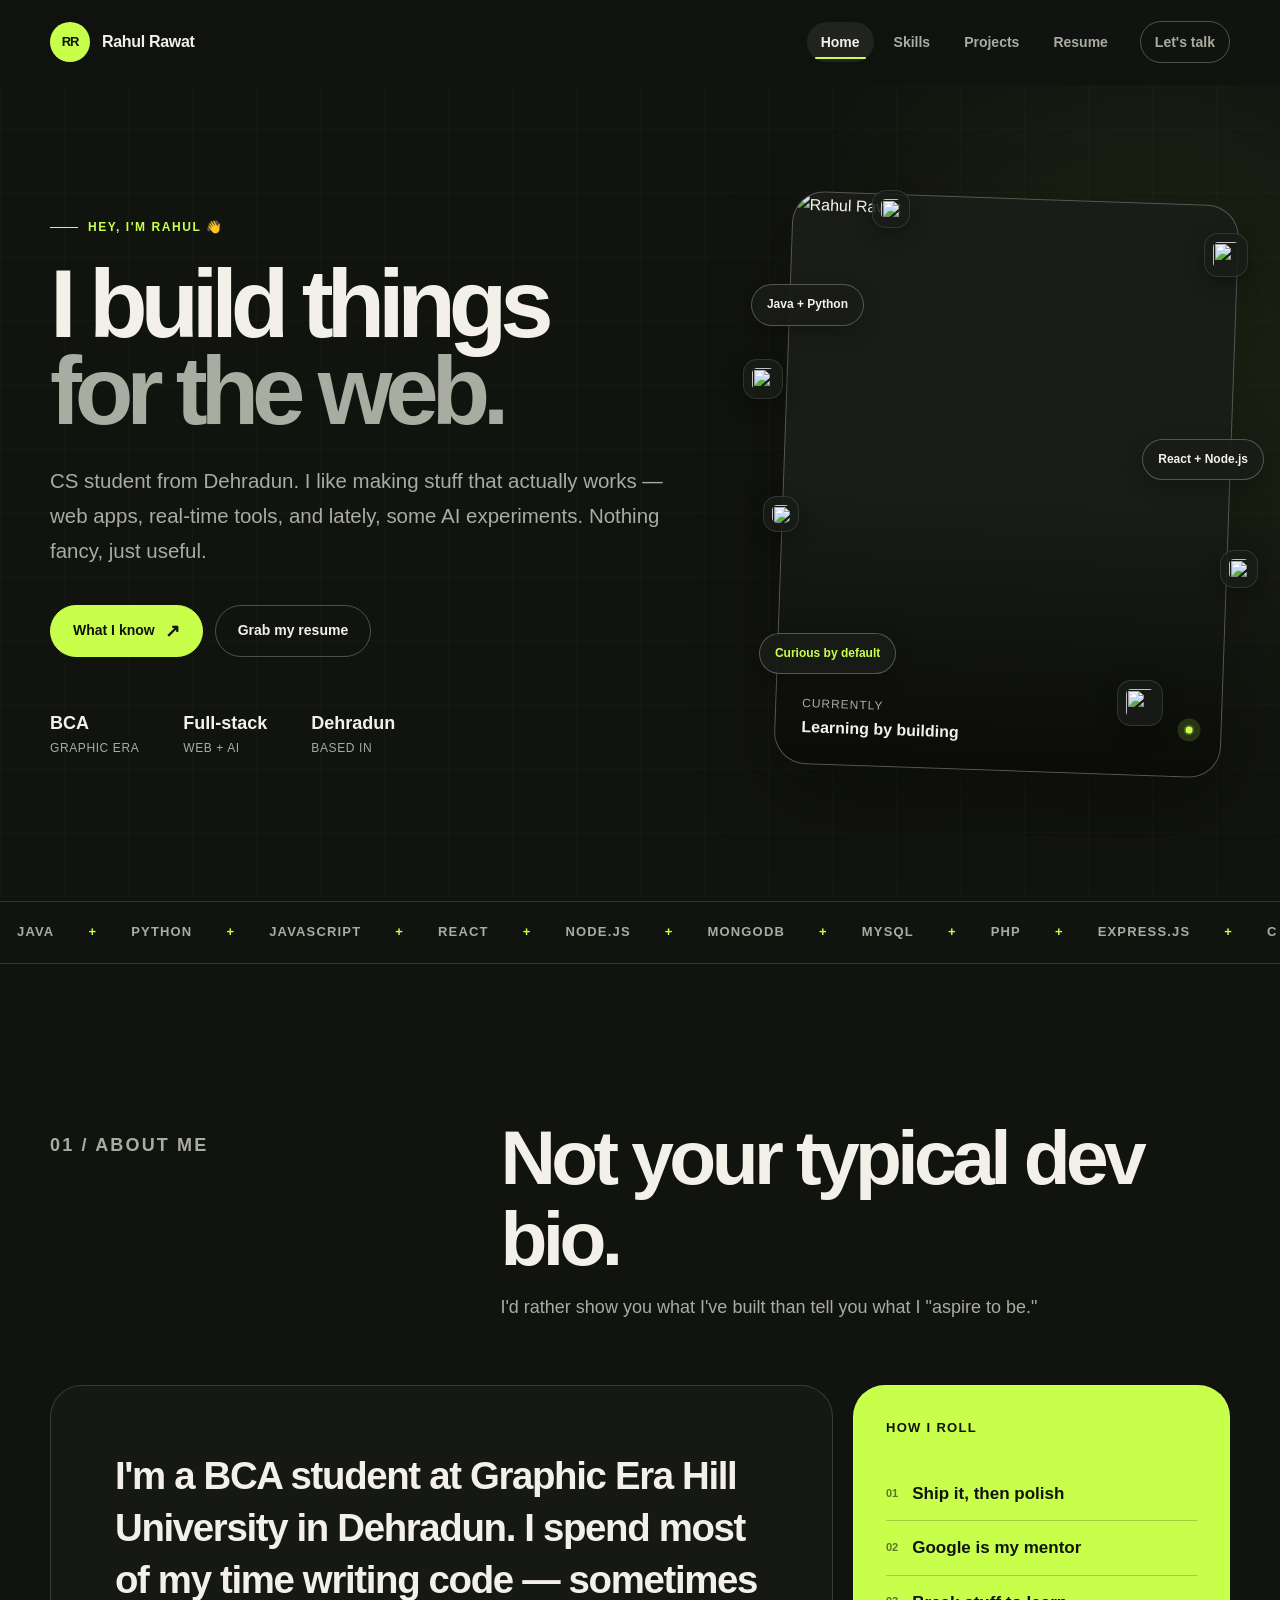
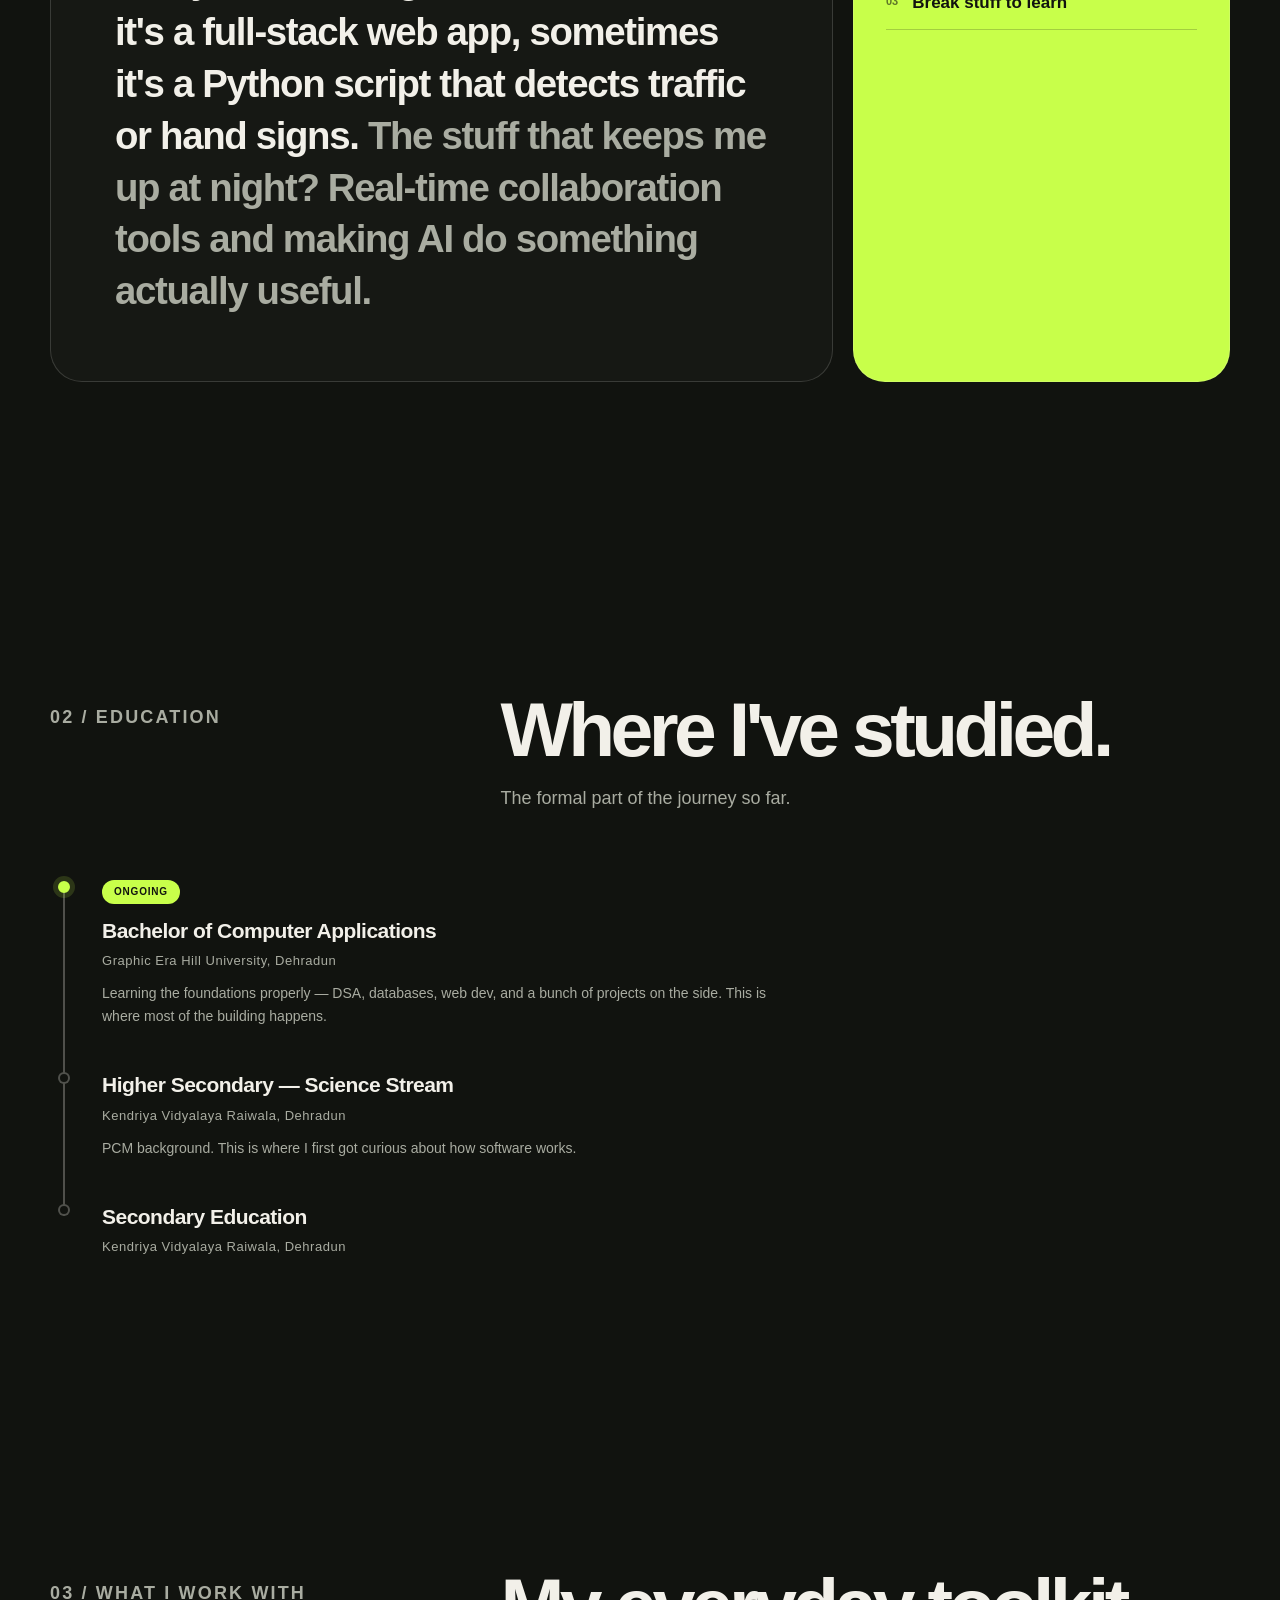
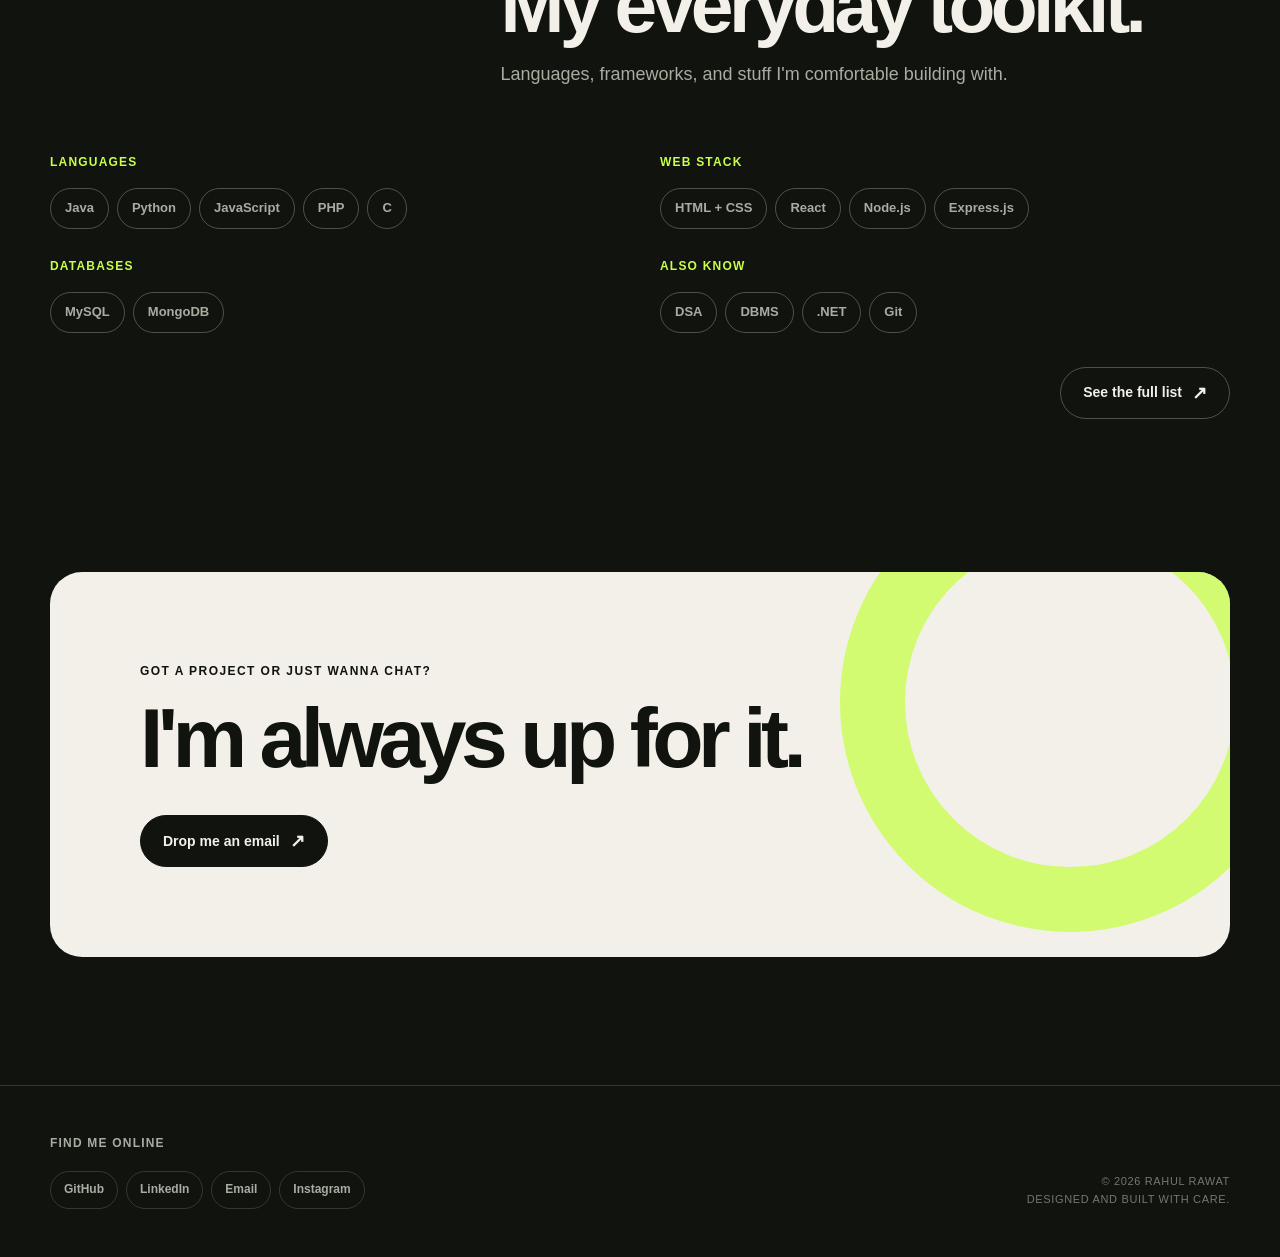
==== commit fd18c6e4: "adding pj" ====
--- a/Index.html
+++ b/Index.html
@@ -20,6 +20,7 @@
       <div class="nav-links" id="nav-links">
         <a class="active" href="Index.html" aria-current="page">Home</a>
         <a href="skills.html">Skills</a>
+        <a href="Projects.html">Projects</a>
         <a href="Resume.html">Resume</a>
         <a class="nav-cta" href="mailto:rwt7454@gmail.com">Let's talk</a>
       </div>
